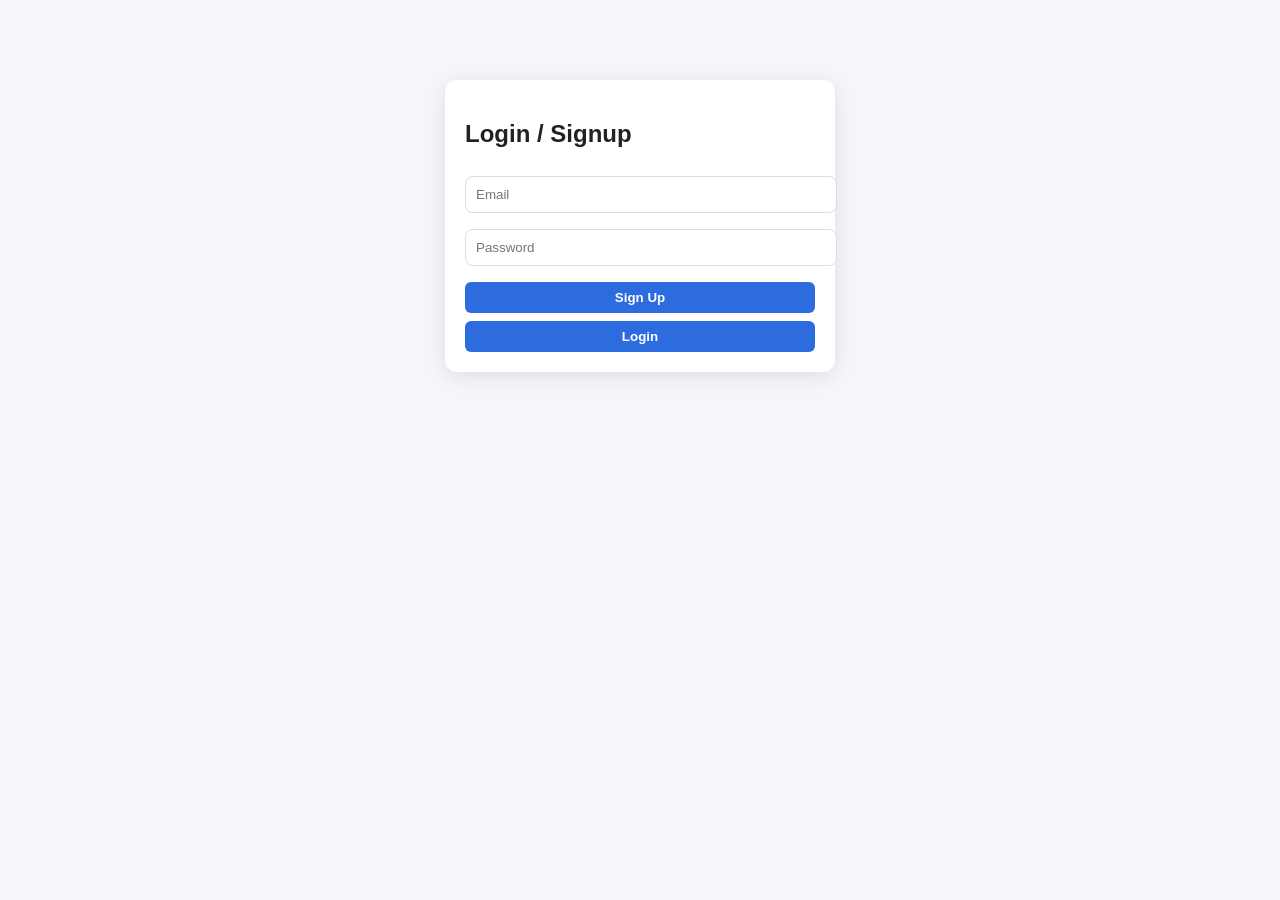
==== index.html @ 9f70784f "frontend initial upload" ====
<!DOCTYPE html>
<html>
<head>
  <title>Food App</title>
  <link rel="stylesheet" href="style.css">
</head>

<body>

<!-- AUTH -->
<div id="auth">

  <h2>Login / Signup</h2>

  <input id="email" placeholder="Email">
  <input id="password" type="password" placeholder="Password">

  <button onclick="signup()">Sign Up</button>
  <button onclick="login()">Login</button>

</div>

<!-- APP -->
<div id="app" style="display:none;">

  <h1>🍔 Food App</h1>

  <button onclick="openSettings()">⚙ Settings</button>

  <div id="food-container"></div>

  <div id="cart"></div>

  <button onclick="checkout()">Checkout</button>

  <button id="adminBtn" onclick="toggleAdmin()" style="display:none;">
    Admin
  </button>

  <div id="admin" style="display:none;">
    <h3>Orders</h3>
    <div id="orders"></div>

    <h3>Users</h3>
    <div id="users"></div>
  </div>

  <!-- SETTINGS -->
  <div id="settings" style="display:none;">
    <h3>Settings</h3>

    <button onclick="logout()">Logout</button>
    <button onclick="toggleTheme()">Theme</button>

    <input id="oldPass" placeholder="Old password">
    <input id="newPass" placeholder="New password">
    <button onclick="changePassword()">Change Password</button>

    <button onclick="forgotPassword()">Forgot Password</button>
  </div>

</div>

<script src="https://cdn.socket.io/4.7.5/socket.io.min.js"></script>
<script src="script.js"></script>

</body>
</html>
---- style.css ----
body {
  font-family: Arial;
  margin: 0;
  background: #f4f6f9;
  color: #222;
}

/* AUTH */
#auth {
  max-width: 350px;
  margin: 80px auto;
  padding: 20px;
  background: white;
  border-radius: 12px;
  box-shadow: 0 4px 20px rgba(0,0,0,0.1);
}

input {
  width: 100%;
  padding: 10px;
  margin: 8px 0;
  border: 1px solid #ddd;
  border-radius: 8px;
}

button {
  padding: 10px;
  margin-top: 8px;
  width: 100%;
  border: none;
  border-radius: 8px;
  background: #2d6cdf;
  color: white;
  font-weight: bold;
  cursor: pointer;
}

button:hover {
  background: #1f55b3;
}

/* APP LAYOUT */
#app {
  padding: 15px;
}

/* FOOD GRID */
#food-container {
  display: grid;
  grid-template-columns: repeat(auto-fit, minmax(150px, 1fr));
  gap: 10px;
  margin-top: 15px;
}

.food-card {
  background: white;
  padding: 10px;
  border-radius: 10px;
  box-shadow: 0 2px 10px rgba(0,0,0,0.08);
  text-align: center;
}

/* CART */
#cart {
  background: white;
  padding: 10px;
  margin-top: 15px;
  border-radius: 10px;
}

/* ADMIN */
#admin {
  background: white;
  padding: 10px;
  margin-top: 15px;
  border-radius: 10px;
}

/* SETTINGS */
#settings {
  background: white;
  padding: 15px;
  margin-top: 15px;
  border-radius: 10px;
}

/* DARK MODE */
body.dark {
  background: #111;
  color: white;
}

body.dark #auth,
body.dark #admin,
body.dark #cart,
body.dark #settings,
body.dark .food-card {
  background: #222;
  color: white;
}	

body {
  font-family: Arial, sans-serif;
}

/* FOOD CARD (your original style feel) */
.food-card {
  background: white;
  padding: 10px;
  margin: 10px 0;
  border-radius: 10px;
  box-shadow: 0 2px 6px rgba(0,0,0,0.1);
}

/* BUTTON (restore simple clean look you had) */
button {
  padding: 8px;
  border: none;
  border-radius: 6px;
  background: #2d6cdf;
  color: white;
}

/* CART */
#cart-box {
  background: white;
  padding: 10px;
  margin-top: 15px;
  border-radius: 10px;
}

/* ADMIN PANEL */
#admin-panel {
  background: white;
  padding: 10px;
  margin-top: 15px;
  border-radius: 10px;
}

/* RECEIPT */
#receipt-box {
  border-radius: 10px;
}

/* CHECKOUT BUTTON */
.checkout {
  background: green;
  color: white;
  padding: 12px;
  text-align: center;
  margin-top: 10px;
  border-radius: 10px;
}
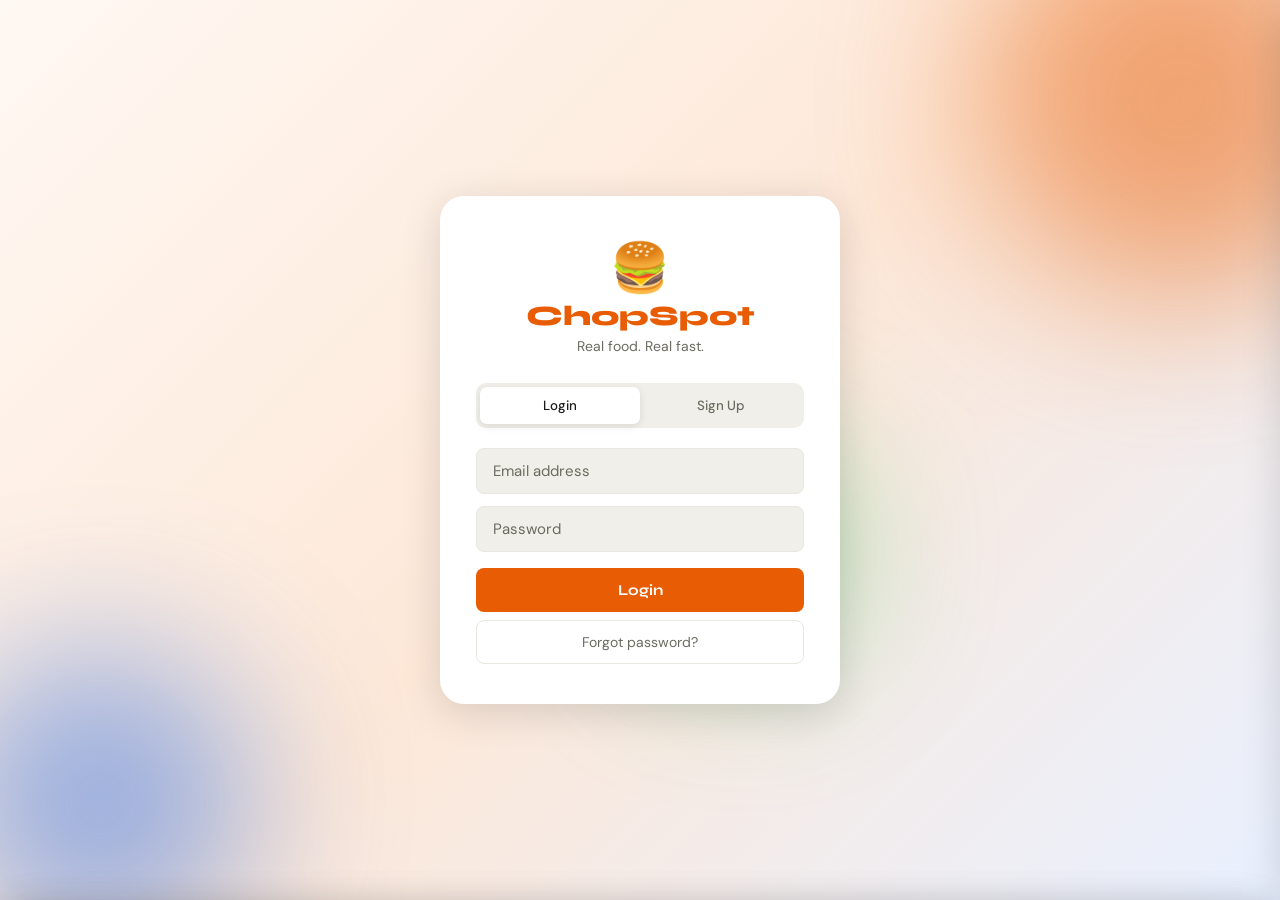
==== commit eb6c3ed6: "upgrade: complete UI overhaul, JWT auth, cart, checkout, admin dashboard" ====
--- a/index.html
+++ b/index.html
@@ -1,68 +1,173 @@
 <!DOCTYPE html>
-<html>
+<html lang="en">
 <head>
-  <title>Food App</title>
-  <link rel="stylesheet" href="style.css">
+  <meta charset="UTF-8"/>
+  <meta name="viewport" content="width=device-width, initial-scale=1.0"/>
+  <title>ChopSpot 🍔</title>
+  <link rel="preconnect" href="https://fonts.googleapis.com"/>
+  <link href="https://fonts.googleapis.com/css2?family=Syne:wght@400;600;700;800&family=DM+Sans:wght@300;400;500&display=swap" rel="stylesheet"/>
+  <link rel="stylesheet" href="style.css"/>
 </head>
-
 <body>
 
-<!-- AUTH -->
-<div id="auth">
+<div id="authScreen" class="screen active">
+  <div class="auth-bg">
+    <div class="auth-blob b1"></div>
+    <div class="auth-blob b2"></div>
+    <div class="auth-blob b3"></div>
+  </div>
+  <div class="auth-card">
+    <div class="auth-logo">
+      <span class="logo-icon">🍔</span>
+      <h1>ChopSpot</h1>
+      <p>Real food. Real fast.</p>
+    </div>
 
-  <h2>Login / Signup</h2>
+    <div class="tab-toggle">
+      <button class="tab-btn active" onclick="switchTab('login')">Login</button>
+      <button class="tab-btn" onclick="switchTab('signup')">Sign Up</button>
+    </div>
 
-  <input id="email" placeholder="Email">
-  <input id="password" type="password" placeholder="Password">
+    <div id="loginForm">
+      <input class="field" id="loginEmail" type="email" placeholder="Email address"/>
+      <input class="field" id="loginPassword" type="password" placeholder="Password"/>
+      <button class="btn-primary full" onclick="login()">Login</button>
+      <button class="btn-ghost full" onclick="showForgot()">Forgot password?</button>
+    </div>
 
-  <button onclick="signup()">Sign Up</button>
-  <button onclick="login()">Login</button>
+    <div id="signupForm" style="display:none;">
+      <input class="field" id="signupEmail" type="email" placeholder="Email address"/>
+      <input class="field" id="signupPassword" type="password" placeholder="Password (min 6 chars)"/>
+      <button class="btn-primary full" onclick="signup()">Create Account</button>
+    </div>
+
+    <div id="forgotForm" style="display:none;">
+      <p class="hint">Enter your email and we'll send a temporary password.</p>
+      <input class="field" id="forgotEmail" type="email" placeholder="Email address"/>
+      <button class="btn-primary full" onclick="forgotPassword()">Send Reset Email</button>
+      <button class="btn-ghost full" onclick="showLogin()">← Back to Login</button>
+    </div>
+
+    <div id="authMsg" class="auth-msg" style="display:none;"></div>
+  </div>
+</div>
+
+<div id="appScreen" class="screen">
+
+  <nav class="topnav">
+    <div class="nav-left">
+      <span class="nav-logo">🍔 ChopSpot</span>
+    </div>
+    <div class="nav-right">
+      <button class="nav-icon-btn" onclick="openCart()" title="Cart">
+        🛒 <span id="cartBadge" class="badge" style="display:none;">0</span>
+      </button>
+      <button class="nav-icon-btn" id="adminNavBtn" onclick="goAdmin()" style="display:none;" title="Admin">⚙️</button>
+      <button class="nav-icon-btn" onclick="openSettings()" title="Settings">👤</button>
+    </div>
+  </nav>
+
+  <div class="hero">
+    <div class="hero-text">
+      <h2>What are you <br/><span class="accent">craving today?</span></h2>
+      <p id="userGreeting"></p>
+    </div>
+    <div class="hero-img">🍽️</div>
+  </div>
+
+  <div class="categories" id="categoryBar">
+    <button class="cat-btn active" onclick="filterCategory('All')">All</button>
+  </div>
+
+  <div class="section-title">Menu</div>
+  <div id="foodGrid" class="food-grid">
+    <div class="skeleton"></div>
+    <div class="skeleton"></div>
+    <div class="skeleton"></div>
+  </div>
+
+  <div id="toast" class="toast"></div>
 
 </div>
 
-<!-- APP -->
-<div id="app" style="display:none;">
+<div id="cartOverlay" class="overlay" onclick="closeCart()"></div>
+<div id="cartDrawer" class="drawer">
+  <div class="drawer-header">
+    <h3>Your Cart</h3>
+    <button class="close-btn" onclick="closeCart()">✕</button>
+  </div>
+  <div id="cartItems" class="cart-items"></div>
+  <div id="cartFooter" class="cart-footer" style="display:none;">
+    <div class="cart-total">
+      <span>Total</span>
+      <span id="cartTotal" class="total-amount">₵0</span>
+    </div>
+    <button class="btn-primary full" onclick="openCheckout()">Proceed to Checkout</button>
+  </div>
+  <div id="emptyCart" class="empty-state">
+    <div class="empty-icon">🛒</div>
+    <p>Your cart is empty</p>
+  </div>
+</div>
 
-  <h1>🍔 Food App</h1>
+<div id="checkoutOverlay" class="overlay" onclick="closeCheckout()"></div>
+<div id="checkoutModal" class="modal">
+  <div class="modal-header">
+    <h3>Checkout</h3>
+    <button class="close-btn" onclick="closeCheckout()">✕</button>
+  </div>
+  <div class="modal-body">
+    <input class="field" id="checkoutName" placeholder="Full name"/>
+    <input class="field" id="checkoutLocation" placeholder="Delivery address"/>
+    <input class="field" id="checkoutEmail" placeholder="Email (for confirmation)" type="email"/>
 
-  <button onclick="openSettings()">⚙ Settings</button>
+    <div class="payment-options">
+      <p class="field-label">Payment Method</p>
+      <div class="pay-btns">
+        <button class="pay-btn active" onclick="selectPayment(this,'Cash')">💵 Cash</button>
+        <button class="pay-btn" onclick="selectPayment(this,'Paystack')">💳 Card / MoMo</button>
+      </div>
+    </div>
 
-  <div id="food-container"></div>
+    <div class="order-summary" id="checkoutSummary"></div>
+    <button class="btn-primary full" onclick="placeOrder()">Place Order</button>
+  </div>
+</div>
 
-  <div id="cart"></div>
+<div id="settingsOverlay" class="overlay" onclick="closeSettings()"></div>
+<div id="settingsDrawer" class="drawer right">
+  <div class="drawer-header">
+    <h3>Account</h3>
+    <button class="close-btn" onclick="closeSettings()">✕</button>
+  </div>
+  <div class="settings-body">
+    <div class="user-info-card">
+      <div class="user-avatar">👤</div>
+      <div>
+        <p class="user-email" id="settingsEmail"></p>
+        <span class="role-badge" id="settingsRole"></span>
+      </div>
+    </div>
 
-  <button onclick="checkout()">Checkout</button>
+    <div class="settings-section">
+      <p class="settings-label">Theme</p>
+      <button class="btn-outline full" onclick="toggleTheme()">🌙 Toggle Dark Mode</button>
+    </div>
 
-  <button id="adminBtn" onclick="toggleAdmin()" style="display:none;">
-    Admin
-  </button>
+    <div class="settings-section">
+      <p class="settings-label">Change Password</p>
+      <input class="field" id="oldPass" type="password" placeholder="Current password"/>
+      <input class="field" id="newPass" type="password" placeholder="New password"/>
+      <button class="btn-primary full" onclick="changePassword()">Update Password</button>
+    </div>
 
-  <div id="admin" style="display:none;">
-    <h3>Orders</h3>
-    <div id="orders"></div>
-
-    <h3>Users</h3>
-    <div id="users"></div>
+    <div class="settings-section">
+      <button class="btn-danger full" onclick="logout()">Logout</button>
+    </div>
   </div>
-
-  <!-- SETTINGS -->
-  <div id="settings" style="display:none;">
-    <h3>Settings</h3>
-
-    <button onclick="logout()">Logout</button>
-    <button onclick="toggleTheme()">Theme</button>
-
-    <input id="oldPass" placeholder="Old password">
-    <input id="newPass" placeholder="New password">
-    <button onclick="changePassword()">Change Password</button>
-
-    <button onclick="forgotPassword()">Forgot Password</button>
-  </div>
-
 </div>
 
 <script src="https://cdn.socket.io/4.7.5/socket.io.min.js"></script>
 <script src="script.js"></script>
-
 </body>
 </html>
--- a/style.css
+++ b/style.css
@@ -1,153 +1,1062 @@
+:root {
+  --primary:   #e85d04;
+  --primary-d: #c44d00;
+  --blue:      #2d6cdf;
+  --green:     #2dc653;
+  --red:       #e63946;
+  --purple:    #6c2dc7;
+  --bg:        #f5f5f0;
+  --surface:   #ffffff;
+  --surface2:  #f0efe9;
+  --border:    #e8e8e0;
+  --text:      #1a1a18;
+  --text2:     #6b6b60;
+  --shadow:    0 2px 16px rgba(0,0,0,0.08);
+  --shadow-lg: 0 8px 40px rgba(0,0,0,0.14);
+  --radius:    14px;
+  --radius-sm: 8px;
+  --font-head: 'Syne', sans-serif;
+  --font-body: 'DM Sans', sans-serif;
+  --nav-h:     64px;
+}
+
+body.dark {
+  --bg:       #0f0f0e;
+  --surface:  #1c1c1a;
+  --surface2: #252523;
+  --border:   #2e2e2b;
+  --text:     #f0efe9;
+  --text2:    #9a9990;
+  --shadow:   0 2px 16px rgba(0,0,0,0.4);
+}
+
+*, *::before, *::after { box-sizing: border-box; margin: 0; padding: 0; }
+
 body {
-  font-family: Arial;
-  margin: 0;
-  background: #f4f6f9;
-  color: #222;
-}
-
-/* AUTH */
-#auth {
-  max-width: 350px;
-  margin: 80px auto;
+  font-family: var(--font-body);
+  background: var(--bg);
+  color: var(--text);
+  min-height: 100vh;
+  transition: background 0.3s, color 0.3s;
+}
+
+.screen { display: none; }
+.screen.active { display: block; }
+
+#authScreen {
+  min-height: 100vh;
+  display: flex;
+  align-items: center;
+  justify-content: center;
+  position: relative;
+  overflow: hidden;
+}
+
+.auth-bg {
+  position: fixed;
+  inset: 0;
+  background: linear-gradient(135deg, #fff8f3 0%, #fde8d8 50%, #e8f0ff 100%);
+  z-index: 0;
+}
+body.dark .auth-bg {
+  background: linear-gradient(135deg, #0f0f0e 0%, #1a0d08 50%, #0a0f1a 100%);
+}
+
+.auth-blob {
+  position: absolute;
+  border-radius: 50%;
+  filter: blur(80px);
+  opacity: 0.5;
+}
+.b1 { width: 400px; height: 400px; background: #e85d04; top: -100px; right: -100px; }
+.b2 { width: 300px; height: 300px; background: #2d6cdf; bottom: -50px; left: -50px; }
+.b3 { width: 200px; height: 200px; background: #2dc653; top: 50%; left: 50%; }
+
+.auth-card {
+  position: relative;
+  z-index: 1;
+  background: var(--surface);
+  border-radius: 24px;
+  padding: 40px 36px;
+  width: 100%;
+  max-width: 400px;
+  box-shadow: var(--shadow-lg);
+  margin: 20px;
+}
+
+.auth-logo { text-align: center; margin-bottom: 28px; }
+.auth-logo .logo-icon { font-size: 48px; display: block; }
+.auth-logo h1 { font-family: var(--font-head); font-size: 28px; font-weight: 800; color: var(--primary); }
+.auth-logo p  { color: var(--text2); font-size: 14px; margin-top: 4px; }
+
+.tab-toggle {
+  display: flex;
+  background: var(--surface2);
+  border-radius: 10px;
+  padding: 4px;
+  margin-bottom: 20px;
+}
+.tab-btn {
+  flex: 1;
+  padding: 10px;
+  border: none;
+  background: transparent;
+  border-radius: 7px;
+  font-family: var(--font-body);
+  font-weight: 500;
+  color: var(--text2);
+  cursor: pointer;
+  transition: all 0.2s;
+}
+.tab-btn.active {
+  background: var(--surface);
+  color: var(--text);
+  box-shadow: 0 2px 8px rgba(0,0,0,0.1);
+}
+
+.field {
+  width: 100%;
+  padding: 12px 16px;
+  border: 1.5px solid var(--border);
+  border-radius: var(--radius-sm);
+  background: var(--surface2);
+  color: var(--text);
+  font-family: var(--font-body);
+  font-size: 15px;
+  margin-bottom: 12px;
+  outline: none;
+  transition: border 0.2s;
+}
+.field:focus { border-color: var(--primary); }
+.field::placeholder { color: var(--text2); }
+
+.field-sm {
+  padding: 8px 12px;
+  border: 1.5px solid var(--border);
+  border-radius: var(--radius-sm);
+  background: var(--surface2);
+  color: var(--text);
+  font-family: var(--font-body);
+  font-size: 13px;
+  outline: none;
+}
+
+.btn-primary {
+  display: block;
+  padding: 13px 20px;
+  background: var(--primary);
+  color: white;
+  border: none;
+  border-radius: var(--radius-sm);
+  font-family: var(--font-head);
+  font-size: 15px;
+  font-weight: 700;
+  cursor: pointer;
+  transition: background 0.2s, transform 0.1s;
+  text-align: center;
+}
+.btn-primary:hover  { background: var(--primary-d); }
+.btn-primary:active { transform: scale(0.98); }
+.btn-primary.full   { width: 100%; margin-top: 4px; }
+
+.btn-primary-sm {
+  padding: 8px 16px;
+  background: var(--primary);
+  color: white;
+  border: none;
+  border-radius: var(--radius-sm);
+  font-family: var(--font-body);
+  font-size: 13px;
+  font-weight: 600;
+  cursor: pointer;
+  transition: background 0.2s;
+  white-space: nowrap;
+}
+.btn-primary-sm:hover { background: var(--primary-d); }
+
+.btn-ghost {
+  display: block;
+  padding: 12px 20px;
+  background: transparent;
+  color: var(--text2);
+  border: 1.5px solid var(--border);
+  border-radius: var(--radius-sm);
+  font-family: var(--font-body);
+  font-size: 14px;
+  cursor: pointer;
+  transition: all 0.2s;
+  text-align: center;
+  text-decoration: none;
+}
+.btn-ghost:hover { border-color: var(--primary); color: var(--primary); }
+.btn-ghost.full  { width: 100%; margin-top: 8px; }
+
+.btn-ghost-sm {
+  padding: 8px 16px;
+  background: transparent;
+  color: var(--text2);
+  border: 1.5px solid var(--border);
+  border-radius: var(--radius-sm);
+  font-family: var(--font-body);
+  font-size: 13px;
+  cursor: pointer;
+}
+
+.btn-outline {
+  display: block;
+  width: 100%;
+  padding: 12px;
+  background: transparent;
+  color: var(--text);
+  border: 1.5px solid var(--border);
+  border-radius: var(--radius-sm);
+  font-family: var(--font-body);
+  cursor: pointer;
+  transition: all 0.2s;
+}
+.btn-outline:hover { border-color: var(--primary); }
+
+.btn-danger {
+  display: block;
+  width: 100%;
+  padding: 12px;
+  background: var(--red);
+  color: white;
+  border: none;
+  border-radius: var(--radius-sm);
+  font-family: var(--font-body);
+  font-weight: 600;
+  cursor: pointer;
+}
+
+.icon-btn {
+  padding: 8px 10px;
+  background: var(--surface2);
+  border: 1.5px solid var(--border);
+  border-radius: var(--radius-sm);
+  cursor: pointer;
+  font-size: 16px;
+  transition: all 0.2s;
+}
+.icon-btn:hover        { background: var(--border); }
+.icon-btn.danger:hover { background: #fde8ea; border-color: var(--red); }
+
+.auth-msg {
+  padding: 12px 16px;
+  border-radius: var(--radius-sm);
+  font-size: 14px;
+  margin-top: 12px;
+  text-align: center;
+}
+.auth-msg.error   { background: #fde8ea; color: var(--red); }
+.auth-msg.success { background: #e8faf0; color: #1a7a3e; }
+
+.hint { color: var(--text2); font-size: 13px; margin-bottom: 12px; }
+
+.topnav {
+  position: fixed;
+  top: 0; left: 0; right: 0;
+  height: var(--nav-h);
+  background: var(--surface);
+  border-bottom: 1px solid var(--border);
+  display: flex;
+  align-items: center;
+  justify-content: space-between;
+  padding: 0 20px;
+  z-index: 100;
+  box-shadow: 0 1px 12px rgba(0,0,0,0.06);
+}
+
+.nav-logo { font-family: var(--font-head); font-size: 20px; font-weight: 800; color: var(--primary); }
+.nav-right { display: flex; gap: 8px; align-items: center; }
+
+.nav-icon-btn {
+  position: relative;
+  padding: 8px 12px;
+  background: var(--surface2);
+  border: 1.5px solid var(--border);
+  border-radius: var(--radius-sm);
+  cursor: pointer;
+  font-size: 18px;
+  display: flex;
+  align-items: center;
+  gap: 4px;
+  transition: all 0.2s;
+}
+.nav-icon-btn:hover { border-color: var(--primary); }
+
+.badge {
+  position: absolute;
+  top: -6px; right: -6px;
+  background: var(--primary);
+  color: white;
+  font-size: 11px;
+  font-weight: 700;
+  width: 18px; height: 18px;
+  border-radius: 50%;
+  align-items: center;
+  justify-content: center;
+  font-family: var(--font-head);
+}
+
+.hero {
+  margin-top: var(--nav-h);
+  padding: 32px 20px 20px;
+  display: flex;
+  align-items: center;
+  justify-content: space-between;
+  background: linear-gradient(135deg, var(--surface) 0%, var(--surface2) 100%);
+}
+
+.hero-text h2 {
+  font-family: var(--font-head);
+  font-size: clamp(24px, 5vw, 36px);
+  font-weight: 800;
+  line-height: 1.2;
+}
+.accent    { color: var(--primary); }
+.hero-text p { color: var(--text2); margin-top: 8px; font-size: 14px; }
+.hero-img  { font-size: 64px; }
+
+.categories {
+  display: flex;
+  gap: 8px;
+  padding: 16px 20px;
+  overflow-x: auto;
+  scrollbar-width: none;
+}
+.categories::-webkit-scrollbar { display: none; }
+
+.cat-btn {
+  padding: 8px 16px;
+  border: 1.5px solid var(--border);
+  border-radius: 20px;
+  background: var(--surface);
+  color: var(--text2);
+  font-family: var(--font-body);
+  font-size: 13px;
+  font-weight: 500;
+  cursor: pointer;
+  white-space: nowrap;
+  transition: all 0.2s;
+}
+.cat-btn.active, .cat-btn:hover {
+  background: var(--primary);
+  border-color: var(--primary);
+  color: white;
+}
+
+.section-title {
+  font-family: var(--font-head);
+  font-size: 18px;
+  font-weight: 700;
+  padding: 4px 20px 12px;
+}
+
+.food-grid {
+  display: grid;
+  grid-template-columns: repeat(auto-fill, minmax(180px, 1fr));
+  gap: 16px;
+  padding: 0 20px 100px;
+}
+
+.food-card {
+  background: var(--surface);
+  border-radius: var(--radius);
+  overflow: hidden;
+  box-shadow: var(--shadow);
+  transition: transform 0.2s, box-shadow 0.2s;
+  border: 1px solid var(--border);
+}
+.food-card:hover { transform: translateY(-3px); box-shadow: var(--shadow-lg); }
+.food-card.out-of-stock { opacity: 0.6; }
+
+.food-img {
+  height: 110px;
+  background: var(--surface2);
+  display: flex;
+  align-items: center;
+  justify-content: center;
+  font-size: 48px;
+  overflow: hidden;
+}
+.food-img img { width: 100%; height: 100%; object-fit: cover; }
+
+.food-info    { padding: 12px; }
+.food-cat     { font-size: 11px; color: var(--primary); font-weight: 600; text-transform: uppercase; letter-spacing: 0.5px; }
+.food-name    { font-family: var(--font-head); font-size: 15px; font-weight: 700; margin-top: 4px; }
+.food-desc    { font-size: 12px; color: var(--text2); margin-top: 4px; line-height: 1.4; }
+
+.food-bottom {
+  display: flex;
+  align-items: center;
+  justify-content: space-between;
+  margin-top: 10px;
+}
+.food-price { font-family: var(--font-head); font-weight: 800; font-size: 16px; color: var(--primary); }
+
+.add-btn {
+  padding: 6px 14px;
+  background: var(--primary);
+  color: white;
+  border: none;
+  border-radius: 20px;
+  font-size: 13px;
+  font-weight: 700;
+  cursor: pointer;
+  transition: background 0.2s;
+}
+.add-btn:hover { background: var(--primary-d); }
+.out-label { font-size: 11px; color: var(--text2); }
+
+.skeleton {
+  height: 200px;
+  background: linear-gradient(90deg, var(--surface) 25%, var(--surface2) 50%, var(--surface) 75%);
+  background-size: 200% 100%;
+  animation: shimmer 1.5s infinite;
+  border-radius: var(--radius);
+}
+@keyframes shimmer { 0%{background-position:200% 0} 100%{background-position:-200% 0} }
+
+.overlay {
+  position: fixed;
+  inset: 0;
+  background: rgba(0,0,0,0.5);
+  z-index: 200;
+  opacity: 0;
+  pointer-events: none;
+  transition: opacity 0.3s;
+}
+.overlay.active { opacity: 1; pointer-events: all; }
+
+.drawer {
+  position: fixed;
+  bottom: 0; left: 0; right: 0;
+  background: var(--surface);
+  border-radius: 24px 24px 0 0;
+  z-index: 300;
+  max-height: 85vh;
+  overflow-y: auto;
+  transform: translateY(100%);
+  transition: transform 0.35s cubic-bezier(0.4, 0, 0.2, 1);
+  box-shadow: var(--shadow-lg);
+}
+.drawer.right {
+  left: auto;
+  top: 0;
+  bottom: 0;
+  width: min(380px, 95vw);
+  border-radius: 24px 0 0 24px;
+  transform: translateX(100%);
+  right: 0;
+  max-height: 100vh;
+}
+.drawer.open       { transform: translateY(0); }
+.drawer.right.open { transform: translateX(0); }
+
+.drawer-header {
+  display: flex;
+  align-items: center;
+  justify-content: space-between;
   padding: 20px;
-  background: white;
-  border-radius: 12px;
-  box-shadow: 0 4px 20px rgba(0,0,0,0.1);
-}
-
-input {
+  border-bottom: 1px solid var(--border);
+  position: sticky;
+  top: 0;
+  background: var(--surface);
+  z-index: 1;
+}
+.drawer-header h3 { font-family: var(--font-head); font-size: 18px; font-weight: 700; }
+
+.close-btn {
+  padding: 6px 10px;
+  background: var(--surface2);
+  border: none;
+  border-radius: 8px;
+  cursor: pointer;
+  font-size: 16px;
+  color: var(--text2);
+}
+
+.cart-items { padding: 16px; }
+
+.cart-item {
+  display: flex;
+  align-items: center;
+  gap: 12px;
+  padding: 12px 0;
+  border-bottom: 1px solid var(--border);
+}
+.cart-item-info  { flex: 1; }
+.cart-item-name  { font-weight: 600; font-size: 14px; }
+.cart-item-price { font-size: 12px; color: var(--text2); margin-top: 2px; }
+
+.cart-item-qty {
+  display: flex;
+  align-items: center;
+  gap: 8px;
+  background: var(--surface2);
+  border-radius: 8px;
+  padding: 4px 8px;
+}
+.cart-item-qty button {
+  background: none;
+  border: none;
+  font-size: 18px;
+  cursor: pointer;
+  color: var(--text);
+  width: 20px;
+  padding: 0;
+  line-height: 1;
+}
+.cart-item-qty span { font-weight: 700; font-size: 14px; min-width: 20px; text-align: center; }
+.cart-item-sub { font-weight: 700; font-size: 14px; min-width: 48px; text-align: right; }
+.remove-btn {
+  background: none;
+  border: none;
+  color: var(--text2);
+  cursor: pointer;
+  font-size: 14px;
+  padding: 4px;
+}
+
+.cart-footer {
+  padding: 16px;
+  border-top: 1px solid var(--border);
+  position: sticky;
+  bottom: 0;
+  background: var(--surface);
+}
+.cart-total {
+  display: flex;
+  justify-content: space-between;
+  align-items: center;
+  margin-bottom: 12px;
+  font-size: 16px;
+}
+.total-amount { font-family: var(--font-head); font-size: 22px; font-weight: 800; color: var(--primary); }
+
+.empty-state {
+  display: flex;
+  flex-direction: column;
+  align-items: center;
+  justify-content: center;
+  padding: 60px 20px;
+  color: var(--text2);
+}
+.empty-icon { font-size: 48px; margin-bottom: 12px; }
+
+.modal {
+  position: fixed;
+  bottom: 0; left: 0; right: 0;
+  background: var(--surface);
+  border-radius: 24px 24px 0 0;
+  z-index: 300;
+  max-height: 90vh;
+  overflow-y: auto;
+  transform: translateY(100%);
+  transition: transform 0.35s cubic-bezier(0.4, 0, 0.2, 1);
+  box-shadow: var(--shadow-lg);
+}
+.modal.open { transform: translateY(0); }
+
+.modal-header {
+  display: flex;
+  align-items: center;
+  justify-content: space-between;
+  padding: 20px;
+  border-bottom: 1px solid var(--border);
+  position: sticky;
+  top: 0;
+  background: var(--surface);
+}
+.modal-header h3 { font-family: var(--font-head); font-size: 18px; font-weight: 700; }
+.modal-body { padding: 20px; }
+
+.payment-options { margin: 8px 0 16px; }
+.field-label { font-size: 13px; font-weight: 600; color: var(--text2); margin-bottom: 8px; }
+.pay-btns { display: flex; gap: 10px; }
+.pay-btn {
+  flex: 1;
+  padding: 12px;
+  border: 2px solid var(--border);
+  border-radius: var(--radius-sm);
+  background: var(--surface2);
+  font-family: var(--font-body);
+  font-size: 14px;
+  font-weight: 600;
+  cursor: pointer;
+  transition: all 0.2s;
+  text-align: center;
+  color: var(--text);
+}
+.pay-btn.active { border-color: var(--primary); background: #fff5f0; color: var(--primary); }
+body.dark .pay-btn.active { background: #2a1205; }
+
+.order-summary {
+  background: var(--surface2);
+  border-radius: var(--radius-sm);
+  padding: 16px;
+  margin: 16px 0;
+}
+.summary-row {
+  display: flex;
+  justify-content: space-between;
+  font-size: 14px;
+  padding: 4px 0;
+  color: var(--text2);
+}
+.summary-total {
+  display: flex;
+  justify-content: space-between;
+  font-family: var(--font-head);
+  font-size: 16px;
+  font-weight: 700;
+  border-top: 1px solid var(--border);
+  margin-top: 8px;
+  padding-top: 8px;
+}
+
+.settings-body { padding: 20px; }
+.user-info-card {
+  display: flex;
+  align-items: center;
+  gap: 16px;
+  background: var(--surface2);
+  border-radius: var(--radius-sm);
+  padding: 16px;
+  margin-bottom: 24px;
+}
+.user-avatar { font-size: 36px; }
+.user-email  { font-weight: 600; font-size: 14px; word-break: break-all; }
+.role-badge  {
+  display: inline-block;
+  padding: 3px 10px;
+  background: var(--primary);
+  color: white;
+  border-radius: 20px;
+  font-size: 11px;
+  font-weight: 700;
+  margin-top: 4px;
+}
+
+.settings-section { margin-bottom: 24px; }
+.settings-label   { font-size: 12px; font-weight: 700; text-transform: uppercase; letter-spacing: 0.5px; color: var(--text2); margin-bottom: 10px; }
+
+.toast {
+  position: fixed;
+  bottom: 24px;
+  left: 50%;
+  transform: translateX(-50%) translateY(80px);
+  background: #1a1a18;
+  color: white;
+  padding: 12px 24px;
+  border-radius: 40px;
+  font-size: 14px;
+  font-weight: 500;
+  z-index: 9999;
+  opacity: 0;
+  transition: transform 0.3s, opacity 0.3s;
+  white-space: nowrap;
+  box-shadow: var(--shadow-lg);
+}
+.toast.show  { transform: translateX(-50%) translateY(0); opacity: 1; }
+.toast.error { background: var(--red); }
+body.dark .toast { background: #f0efe9; color: #1a1a18; }
+
+.empty-txt   { color: var(--text2); text-align: center; padding: 40px; grid-column: 1/-1; }
+.loading-txt { color: var(--text2); text-align: center; padding: 40px; }
+.error-txt   { color: var(--red); text-align: center; padding: 40px; }
+
+.admin-body { background: var(--bg); }
+
+.admin-layout {
+  display: flex;
+  min-height: 100vh;
+}
+
+.sidebar {
+  width: 240px;
+  min-height: 100vh;
+  background: var(--surface);
+  border-right: 1px solid var(--border);
+  display: flex;
+  flex-direction: column;
+  position: fixed;
+  top: 0; left: 0; bottom: 0;
+  z-index: 100;
+  transition: transform 0.3s;
+}
+
+.sidebar-logo {
+  display: flex;
+  align-items: center;
+  gap: 10px;
+  padding: 24px 20px;
+  font-family: var(--font-head);
+  font-size: 20px;
+  font-weight: 800;
+  color: var(--primary);
+  border-bottom: 1px solid var(--border);
+}
+
+.sidebar-nav {
+  flex: 1;
+  padding: 16px 12px;
+  display: flex;
+  flex-direction: column;
+  gap: 4px;
+}
+
+.sidebar-btn {
+  display: flex;
+  align-items: center;
+  gap: 10px;
+  width: 100%;
+  padding: 12px 16px;
+  border: none;
+  background: transparent;
+  border-radius: var(--radius-sm);
+  font-family: var(--font-body);
+  font-size: 15px;
+  font-weight: 500;
+  color: var(--text2);
+  cursor: pointer;
+  text-align: left;
+  transition: all 0.2s;
+}
+.sidebar-btn:hover  { background: var(--surface2); color: var(--text); }
+.sidebar-btn.active { background: #fff0e8; color: var(--primary); font-weight: 700; }
+body.dark .sidebar-btn.active { background: #2a1205; }
+
+.sidebar-footer {
+  padding: 16px 20px;
+  border-top: 1px solid var(--border);
+}
+.admin-user-email { font-size: 12px; color: var(--text2); margin-bottom: 8px; word-break: break-all; }
+
+.sidebar-logout {
   width: 100%;
   padding: 10px;
-  margin: 8px 0;
-  border: 1px solid #ddd;
-  border-radius: 8px;
-}
-
-button {
-  padding: 10px;
+  background: var(--surface2);
+  border: 1.5px solid var(--border);
+  border-radius: var(--radius-sm);
+  color: var(--red);
+  font-weight: 600;
+  cursor: pointer;
+  font-family: var(--font-body);
+  transition: background 0.2s;
+}
+.sidebar-logout:hover { background: #fde8ea; }
+
+.admin-main {
+  margin-left: 240px;
+  flex: 1;
+  min-height: 100vh;
+  display: flex;
+  flex-direction: column;
+}
+
+.admin-topbar {
+  height: 60px;
+  background: var(--surface);
+  border-bottom: 1px solid var(--border);
+  display: flex;
+  align-items: center;
+  padding: 0 24px;
+  gap: 16px;
+  position: sticky;
+  top: 0;
+  z-index: 50;
+}
+.admin-topbar h2 {
+  font-family: var(--font-head);
+  font-size: 20px;
+  font-weight: 700;
+  flex: 1;
+}
+.topbar-right { display: flex; align-items: center; gap: 8px; }
+.live-dot {
+  width: 8px; height: 8px;
+  background: var(--green);
+  border-radius: 50%;
+  animation: pulse 2s infinite;
+}
+@keyframes pulse { 0%,100%{opacity:1} 50%{opacity:0.4} }
+.live-label  { font-size: 12px; color: var(--text2); font-weight: 600; }
+.menu-toggle { background: none; border: none; font-size: 20px; cursor: pointer; color: var(--text); display: none; }
+
+.tab-content { display: none; padding: 24px; }
+.tab-content.active { display: block; }
+
+.tab-toolbar {
+  display: flex;
+  align-items: center;
+  justify-content: space-between;
+  margin-bottom: 20px;
+  flex-wrap: wrap;
+  gap: 12px;
+}
+.filter-row { display: flex; gap: 8px; }
+
+.stat-grid {
+  display: grid;
+  grid-template-columns: repeat(auto-fit, minmax(200px, 1fr));
+  gap: 16px;
+  margin-bottom: 24px;
+}
+
+.stat-card {
+  background: var(--surface);
+  border-radius: var(--radius);
+  padding: 24px;
+  display: flex;
+  align-items: center;
+  gap: 16px;
+  box-shadow: var(--shadow);
+  border: 1px solid var(--border);
+  border-left: 4px solid;
+}
+.stat-card.orange { border-left-color: var(--primary); }
+.stat-card.blue   { border-left-color: var(--blue); }
+.stat-card.green  { border-left-color: var(--green); }
+.stat-card.purple { border-left-color: var(--purple); }
+
+.stat-icon  { font-size: 32px; }
+.stat-label { font-size: 12px; color: var(--text2); font-weight: 600; text-transform: uppercase; letter-spacing: 0.5px; }
+.stat-value { font-family: var(--font-head); font-size: 28px; font-weight: 800; margin-top: 4px; }
+
+.charts-row {
+  display: grid;
+  grid-template-columns: 2fr 1fr;
+  gap: 16px;
+  margin-bottom: 24px;
+}
+
+.chart-card {
+  background: var(--surface);
+  border-radius: var(--radius);
+  padding: 20px;
+  box-shadow: var(--shadow);
+  border: 1px solid var(--border);
+}
+.chart-card h4 { font-family: var(--font-head); font-size: 15px; font-weight: 700; margin-bottom: 16px; }
+
+.card-block {
+  background: var(--surface);
+  border-radius: var(--radius);
+  padding: 20px;
+  box-shadow: var(--shadow);
+  border: 1px solid var(--border);
+}
+.card-block h4 { font-family: var(--font-head); font-size: 15px; font-weight: 700; margin-bottom: 16px; }
+
+.top-item-row {
+  display: flex;
+  align-items: center;
+  gap: 12px;
+  padding: 10px 0;
+  border-bottom: 1px solid var(--border);
+  font-size: 14px;
+}
+.top-item-row:last-child { border-bottom: none; }
+.top-rank  { font-family: var(--font-head); font-weight: 800; color: var(--primary); width: 24px; }
+.top-name  { flex: 1; font-weight: 600; }
+.top-count { color: var(--text2); font-size: 13px; }
+.top-rev   { font-weight: 700; font-family: var(--font-head); }
+
+.orders-list { display: flex; flex-direction: column; gap: 12px; }
+
+.order-row {
+  background: var(--surface);
+  border-radius: var(--radius);
+  border: 1px solid var(--border);
+  padding: 16px;
+  display: flex;
+  gap: 16px;
+  align-items: flex-start;
+  box-shadow: var(--shadow);
+  transition: box-shadow 0.2s;
+}
+.order-row:hover { box-shadow: var(--shadow-lg); }
+
+.order-info   { flex: 1; cursor: pointer; }
+.order-meta   { display: flex; align-items: center; gap: 10px; margin-bottom: 6px; }
+.order-name   { font-family: var(--font-head); font-size: 16px; font-weight: 700; }
+.order-loc, .order-items-preview { font-size: 13px; color: var(--text2); margin-bottom: 4px; }
+
+.order-footer-row {
+  display: flex;
+  align-items: center;
+  gap: 12px;
   margin-top: 8px;
+}
+.order-total { font-family: var(--font-head); font-weight: 800; color: var(--primary); }
+.order-date  { font-size: 12px; color: var(--text2); }
+
+.pay-status { font-size: 11px; font-weight: 600; padding: 2px 8px; border-radius: 20px; background: var(--surface2); color: var(--text2); }
+.pay-status.paid { background: #e8faf0; color: #1a7a3e; }
+
+.order-actions { display: flex; flex-direction: column; gap: 8px; min-width: 140px; }
+
+.status-select {
   width: 100%;
-  border: none;
-  border-radius: 8px;
-  background: #2d6cdf;
-  color: white;
-  font-weight: bold;
-  cursor: pointer;
-}
-
-button:hover {
-  background: #1f55b3;
-}
-
-/* APP LAYOUT */
-#app {
-  padding: 15px;
-}
-
-/* FOOD GRID */
-#food-container {
+  padding: 8px 10px;
+  border: 1.5px solid var(--border);
+  border-radius: var(--radius-sm);
+  background: var(--surface2);
+  color: var(--text);
+  font-family: var(--font-body);
+  font-size: 13px;
+  cursor: pointer;
+}
+
+.status-badge {
+  display: inline-block;
+  padding: 3px 10px;
+  border-radius: 20px;
+  font-size: 11px;
+  font-weight: 700;
+  text-transform: uppercase;
+  letter-spacing: 0.5px;
+}
+.status-badge.orange { background: #fff3e0; color: #e85d04; }
+.status-badge.blue   { background: #e8f0ff; color: #2d6cdf; }
+.status-badge.purple { background: #f0e8ff; color: #6c2dc7; }
+.status-badge.green  { background: #e8faf0; color: #1a7a3e; }
+.status-badge.red    { background: #fde8ea; color: var(--red); }
+
+.detail-grid {
   display: grid;
-  grid-template-columns: repeat(auto-fit, minmax(150px, 1fr));
-  gap: 10px;
-  margin-top: 15px;
-}
-
-.food-card {
-  background: white;
-  padding: 10px;
-  border-radius: 10px;
-  box-shadow: 0 2px 10px rgba(0,0,0,0.08);
-  text-align: center;
-}
-
-/* CART */
-#cart {
-  background: white;
-  padding: 10px;
-  margin-top: 15px;
-  border-radius: 10px;
-}
-
-/* ADMIN */
-#admin {
-  background: white;
-  padding: 10px;
-  margin-top: 15px;
-  border-radius: 10px;
-}
-
-/* SETTINGS */
-#settings {
-  background: white;
-  padding: 15px;
-  margin-top: 15px;
-  border-radius: 10px;
-}
-
-/* DARK MODE */
-body.dark {
-  background: #111;
-  color: white;
-}
-
-body.dark #auth,
-body.dark #admin,
-body.dark #cart,
-body.dark #settings,
-body.dark .food-card {
-  background: #222;
-  color: white;
-}	
-
-body {
-  font-family: Arial, sans-serif;
-}
-
-/* FOOD CARD (your original style feel) */
-.food-card {
-  background: white;
-  padding: 10px;
-  margin: 10px 0;
-  border-radius: 10px;
-  box-shadow: 0 2px 6px rgba(0,0,0,0.1);
-}
-
-/* BUTTON (restore simple clean look you had) */
-button {
-  padding: 8px;
-  border: none;
-  border-radius: 6px;
-  background: #2d6cdf;
-  color: white;
-}
-
-/* CART */
-#cart-box {
-  background: white;
-  padding: 10px;
-  margin-top: 15px;
-  border-radius: 10px;
-}
-
-/* ADMIN PANEL */
-#admin-panel {
-  background: white;
-  padding: 10px;
-  margin-top: 15px;
-  border-radius: 10px;
-}
-
-/* RECEIPT */
-#receipt-box {
-  border-radius: 10px;
-}
-
-/* CHECKOUT BUTTON */
-.checkout {
-  background: green;
-  color: white;
-  padding: 12px;
-  text-align: center;
-  margin-top: 10px;
-  border-radius: 10px;
-}
+  grid-template-columns: 1fr 1fr;
+  gap: 16px;
+  background: var(--surface2);
+  border-radius: var(--radius-sm);
+  padding: 16px;
+  margin-bottom: 16px;
+}
+.detail-grid b { font-size: 11px; text-transform: uppercase; color: var(--text2); display: block; margin-bottom: 4px; }
+.detail-grid p { font-weight: 600; font-size: 14px; }
+
+.detail-items { background: var(--surface2); border-radius: var(--radius-sm); padding: 12px; margin-bottom: 12px; }
+.detail-item-row {
+  display: flex;
+  justify-content: space-between;
+  padding: 6px 0;
+  font-size: 14px;
+  border-bottom: 1px solid var(--border);
+}
+.detail-item-row:last-child { border-bottom: none; }
+.detail-total { font-family: var(--font-head); font-size: 16px; text-align: right; }
+
+.menu-admin-grid { display: flex; flex-direction: column; gap: 12px; }
+
+.menu-admin-card {
+  background: var(--surface);
+  border-radius: var(--radius);
+  border: 1px solid var(--border);
+  padding: 16px;
+  display: flex;
+  gap: 16px;
+  align-items: center;
+  box-shadow: var(--shadow);
+}
+.menu-admin-card.oos { opacity: 0.6; }
+
+.mac-img {
+  width: 64px; height: 64px;
+  background: var(--surface2);
+  border-radius: var(--radius-sm);
+  display: flex;
+  align-items: center;
+  justify-content: center;
+  font-size: 32px;
+  overflow: hidden;
+  flex-shrink: 0;
+}
+.mac-img img { width: 100%; height: 100%; object-fit: cover; }
+
+.mac-info   { flex: 1; }
+.mac-top    { display: flex; align-items: center; gap: 8px; margin-bottom: 4px; }
+.mac-name   { font-family: var(--font-head); font-weight: 700; font-size: 15px; }
+.mac-cat    { font-size: 11px; color: var(--primary); background: #fff0e8; padding: 2px 8px; border-radius: 20px; font-weight: 600; }
+.mac-desc   { font-size: 12px; color: var(--text2); margin-bottom: 6px; }
+.mac-bottom { display: flex; align-items: center; gap: 12px; }
+.mac-price  { font-family: var(--font-head); font-weight: 800; color: var(--primary); }
+.mac-qty    { font-size: 12px; color: var(--text2); }
+.mac-stock  { font-size: 11px; font-weight: 700; padding: 2px 8px; border-radius: 20px; }
+.mac-stock.in  { background: #e8faf0; color: #1a7a3e; }
+.mac-stock.out { background: #fde8ea; color: var(--red); }
+.mac-actions { display: flex; gap: 8px; flex-shrink: 0; }
+
+.form-card {
+  background: var(--surface);
+  border-radius: var(--radius);
+  border: 1px solid var(--border);
+  padding: 20px;
+  margin-bottom: 20px;
+  box-shadow: var(--shadow);
+}
+.form-card h4   { font-family: var(--font-head); font-weight: 700; margin-bottom: 16px; }
+.form-btns      { display: flex; gap: 8px; margin-top: 4px; }
+.stock-toggle   { margin-bottom: 12px; }
+.stock-toggle label { display: flex; align-items: center; gap: 8px; font-size: 14px; cursor: pointer; }
+
+.users-table {
+  width: 100%;
+  border-collapse: collapse;
+  background: var(--surface);
+  border-radius: var(--radius);
+  overflow: hidden;
+  box-shadow: var(--shadow);
+}
+.users-table th {
+  background: var(--surface2);
+  padding: 12px 16px;
+  text-align: left;
+  font-size: 12px;
+  font-weight: 700;
+  text-transform: uppercase;
+  letter-spacing: 0.5px;
+  color: var(--text2);
+  border-bottom: 1px solid var(--border);
+}
+.users-table td {
+  padding: 14px 16px;
+  border-bottom: 1px solid var(--border);
+  font-size: 14px;
+}
+.users-table tr:last-child td { border-bottom: none; }
+.users-table tr:hover td { background: var(--surface2); }
+
+.role-pill { display: inline-block; padding: 3px 10px; border-radius: 20px; font-size: 11px; font-weight: 700; text-transform: uppercase; }
+.role-pill.admin { background: #fff0e8; color: var(--primary); }
+.role-pill.user  { background: #e8f0ff; color: var(--blue); }
+
+.success-page { min-height: 100vh; display: flex; align-items: center; justify-content: center; padding: 20px; }
+.success-card { background: var(--surface); border-radius: 24px; padding: 48px 36px; text-align: center; max-width: 400px; width: 100%; box-shadow: var(--shadow-lg); }
+.success-icon  { font-size: 72px; margin-bottom: 16px; animation: pop 0.5s ease; }
+@keyframes pop { 0%{transform:scale(0)} 80%{transform:scale(1.1)} 100%{transform:scale(1)} }
+.success-title { font-family: var(--font-head); font-size: 28px; font-weight: 800; margin-bottom: 8px; }
+.success-sub   { color: var(--text2); margin-bottom: 32px; line-height: 1.6; }
+.ref-box { background: var(--surface2); border-radius: 10px; padding: 14px; font-size: 13px; color: var(--text2); margin-bottom: 24px; word-break: break-all; }
+
+@media (max-width: 900px) { .charts-row { grid-template-columns: 1fr; } }
+
+@media (max-width: 700px) {
+  .sidebar { transform: translateX(-100%); }
+  .sidebar.open { transform: translateX(0); }
+  .admin-main  { margin-left: 0; }
+  .menu-toggle { display: block; }
+  .stat-grid   { grid-template-columns: 1fr 1fr; }
+  .order-row   { flex-direction: column; }
+  .order-actions { width: 100%; flex-direction: row; }
+  .detail-grid { grid-template-columns: 1fr; }
+}
+
+@media (max-width: 480px) {
+  .food-grid { grid-template-columns: 1fr 1fr; gap: 12px; padding: 0 12px 100px; }
+  .hero      { padding: 20px 16px; }
+  .hero-img  { font-size: 40px; }
+  .stat-grid { grid-template-columns: 1fr; }
+  .auth-card { padding: 28px 20px; }
+}
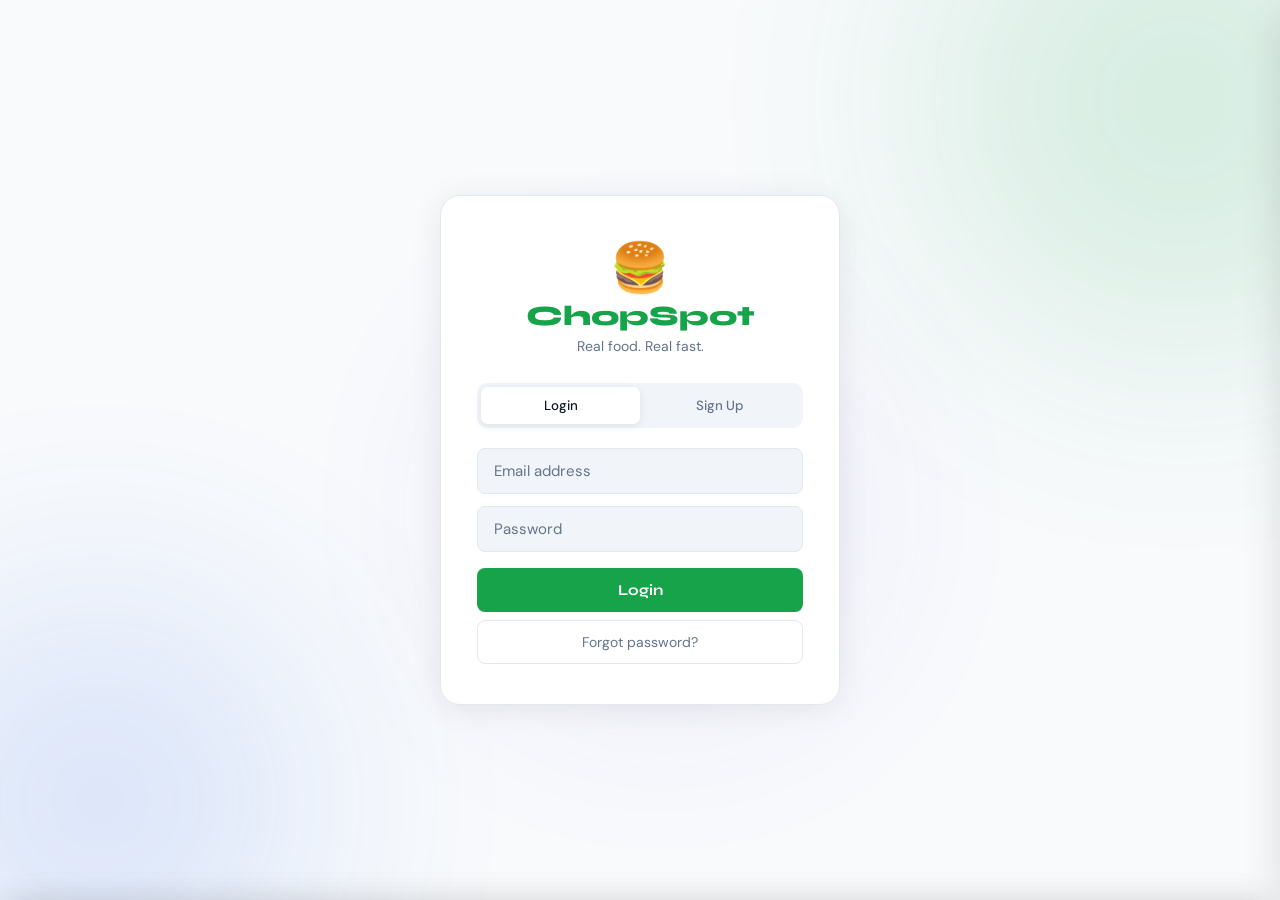
==== commit 30cc65bf: "order tracking" ====
--- a/index.html
+++ b/index.html
@@ -63,7 +63,8 @@
         🛒 <span id="cartBadge" class="badge" style="display:none;">0</span>
       </button>
       <button class="nav-icon-btn" id="adminNavBtn" onclick="goAdmin()" style="display:none;" title="Admin">⚙️</button>
-      <button class="nav-icon-btn" onclick="openSettings()" title="Settings">👤</button>
+	<button class="nav-icon-btn" onclick="window.location.href='order-tracking.html'" title="My Orders">📦</button>		   
+   <button class="nav-icon-btn" onclick="openSettings()" title="Settings">👤</button>
     </div>
   </nav>
 
@@ -118,7 +119,12 @@
   </div>
   <div class="modal-body">
     <input class="field" id="checkoutName" placeholder="Full name"/>
-    <input class="field" id="checkoutLocation" placeholder="Delivery address"/>
+    <div style="display:flex;gap:8px;">
+  <input class="field" id="checkoutLocation" placeholder="Delivery address" style="flex:1;margin-bottom:0;"/>
+  <button class="btn-primary" onclick="detectLocation()" style="width:auto;padding:12px;margin-top:0;" title="Detect location">📍</button>
+</div>
+<p id="locationStatus" style="font-size:12px;color:var(--text2);margin-bottom:12px;"></p>
+<input class="field" id="checkoutPhone" placeholder="Phone number" type="tel"/>
     <input class="field" id="checkoutEmail" placeholder="Email (for confirmation)" type="email"/>
 
     <div class="payment-options">
@@ -156,7 +162,13 @@
 
     <div class="settings-section">
       <p class="settings-label">Change Password</p>
-      <input class="field" id="oldPass" type="password" placeholder="Current password"/>
+<div class="settings-section">
+  <p class="settings-label">Profile</p>
+  <input class="field" id="profileUsername" placeholder="Username"/>
+  <input class="field" id="profilePhone" placeholder="Phone number" type="tel"/>
+  <button class="btn-primary full" onclick="updateProfile()">Save Profile</button>
+</div>      
+<input class="field" id="oldPass" type="password" placeholder="Current password"/>
       <input class="field" id="newPass" type="password" placeholder="New password"/>
       <button class="btn-primary full" onclick="changePassword()">Update Password</button>
     </div>
--- a/style.css
+++ b/style.css
@@ -1,18 +1,18 @@
 :root {
-  --primary:   #e85d04;
-  --primary-d: #c44d00;
-  --blue:      #2d6cdf;
-  --green:     #2dc653;
-  --red:       #e63946;
-  --purple:    #6c2dc7;
-  --bg:        #f5f5f0;
+  --primary:   #16a34a;
+  --primary-d: #15803d;
+  --blue:      #2563eb;
+  --green:     #16a34a;
+  --red:       #dc2626;
+  --purple:    #7c3aed;
+  --bg:        #f8fafc;
   --surface:   #ffffff;
-  --surface2:  #f0efe9;
-  --border:    #e8e8e0;
-  --text:      #1a1a18;
-  --text2:     #6b6b60;
-  --shadow:    0 2px 16px rgba(0,0,0,0.08);
-  --shadow-lg: 0 8px 40px rgba(0,0,0,0.14);
+  --surface2:  #f1f5f9;
+  --border:    #e2e8f0;
+  --text:      #0f172a;
+  --text2:     #64748b;
+  --shadow:    0 2px 16px rgba(0,0,0,0.06);
+  --shadow-lg: 0 8px 40px rgba(0,0,0,0.12);
   --radius:    14px;
   --radius-sm: 8px;
   --font-head: 'Syne', sans-serif;
@@ -21,12 +21,12 @@
 }
 
 body.dark {
-  --bg:       #0f0f0e;
-  --surface:  #1c1c1a;
-  --surface2: #252523;
-  --border:   #2e2e2b;
-  --text:     #f0efe9;
-  --text2:    #9a9990;
+  --bg:       #0a0a0a;
+  --surface:  #141414;
+  --surface2: #1e1e1e;
+  --border:   #2a2a2a;
+  --text:     #f8fafc;
+  --text2:    #94a3b8;
   --shadow:   0 2px 16px rgba(0,0,0,0.4);
 }
 
@@ -50,38 +50,44 @@
   justify-content: center;
   position: relative;
   overflow: hidden;
+  background: #f8fafc;
+}
+
+body.dark #authScreen {
+  background: #0a0a0a;
 }
 
 .auth-bg {
   position: fixed;
   inset: 0;
-  background: linear-gradient(135deg, #fff8f3 0%, #fde8d8 50%, #e8f0ff 100%);
+  background: #f8fafc;
   z-index: 0;
 }
 body.dark .auth-bg {
-  background: linear-gradient(135deg, #0f0f0e 0%, #1a0d08 50%, #0a0f1a 100%);
+  background: #0a0a0a;
 }
 
 .auth-blob {
   position: absolute;
   border-radius: 50%;
-  filter: blur(80px);
-  opacity: 0.5;
-}
-.b1 { width: 400px; height: 400px; background: #e85d04; top: -100px; right: -100px; }
-.b2 { width: 300px; height: 300px; background: #2d6cdf; bottom: -50px; left: -50px; }
-.b3 { width: 200px; height: 200px; background: #2dc653; top: 50%; left: 50%; }
+  filter: blur(120px);
+  opacity: 0.15;
+}
+.b1 { width: 500px; height: 500px; background: #16a34a; top: -150px; right: -150px; }
+.b2 { width: 400px; height: 400px; background: #2563eb; bottom: -100px; left: -100px; }
+.b3 { width: 300px; height: 300px; background: #7c3aed; top: 40%; left: 40%; }
 
 .auth-card {
   position: relative;
   z-index: 1;
   background: var(--surface);
-  border-radius: 24px;
+  border-radius: 20px;
   padding: 40px 36px;
   width: 100%;
   max-width: 400px;
-  box-shadow: var(--shadow-lg);
+  box-shadow: 0 4px 32px rgba(0,0,0,0.08);
   margin: 20px;
+  border: 1px solid var(--border);
 }
 
 .auth-logo { text-align: center; margin-bottom: 28px; }
@@ -111,7 +117,7 @@
 .tab-btn.active {
   background: var(--surface);
   color: var(--text);
-  box-shadow: 0 2px 8px rgba(0,0,0,0.1);
+  box-shadow: 0 2px 8px rgba(0,0,0,0.08);
 }
 
 .field {
@@ -239,7 +245,7 @@
   transition: all 0.2s;
 }
 .icon-btn:hover        { background: var(--border); }
-.icon-btn.danger:hover { background: #fde8ea; border-color: var(--red); }
+.icon-btn.danger:hover { background: #fee2e2; border-color: var(--red); }
 
 .auth-msg {
   padding: 12px 16px;
@@ -248,8 +254,8 @@
   margin-top: 12px;
   text-align: center;
 }
-.auth-msg.error   { background: #fde8ea; color: var(--red); }
-.auth-msg.success { background: #e8faf0; color: #1a7a3e; }
+.auth-msg.error   { background: #fee2e2; color: var(--red); }
+.auth-msg.success { background: #dcfce7; color: #15803d; }
 
 .hint { color: var(--text2); font-size: 13px; margin-bottom: 12px; }
 
@@ -264,7 +270,7 @@
   justify-content: space-between;
   padding: 0 20px;
   z-index: 100;
-  box-shadow: 0 1px 12px rgba(0,0,0,0.06);
+  box-shadow: 0 1px 8px rgba(0,0,0,0.04);
 }
 
 .nav-logo { font-family: var(--font-head); font-size: 20px; font-weight: 800; color: var(--primary); }
@@ -294,6 +300,7 @@
   font-weight: 700;
   width: 18px; height: 18px;
   border-radius: 50%;
+  display: flex;
   align-items: center;
   justify-content: center;
   font-family: var(--font-head);
@@ -305,18 +312,19 @@
   display: flex;
   align-items: center;
   justify-content: space-between;
-  background: linear-gradient(135deg, var(--surface) 0%, var(--surface2) 100%);
+  background: var(--surface);
+  border-bottom: 1px solid var(--border);
 }
 
 .hero-text h2 {
   font-family: var(--font-head);
-  font-size: clamp(24px, 5vw, 36px);
+  font-size: clamp(22px, 5vw, 34px);
   font-weight: 800;
   line-height: 1.2;
 }
 .accent    { color: var(--primary); }
 .hero-text p { color: var(--text2); margin-top: 8px; font-size: 14px; }
-.hero-img  { font-size: 64px; }
+.hero-img  { font-size: 56px; }
 
 .categories {
   display: flex;
@@ -324,6 +332,8 @@
   padding: 16px 20px;
   overflow-x: auto;
   scrollbar-width: none;
+  background: var(--surface);
+  border-bottom: 1px solid var(--border);
 }
 .categories::-webkit-scrollbar { display: none; }
 
@@ -331,7 +341,7 @@
   padding: 8px 16px;
   border: 1.5px solid var(--border);
   border-radius: 20px;
-  background: var(--surface);
+  background: var(--surface2);
   color: var(--text2);
   font-family: var(--font-body);
   font-size: 13px;
@@ -348,9 +358,12 @@
 
 .section-title {
   font-family: var(--font-head);
-  font-size: 18px;
+  font-size: 16px;
   font-weight: 700;
-  padding: 4px 20px 12px;
+  padding: 16px 20px 8px;
+  color: var(--text2);
+  text-transform: uppercase;
+  letter-spacing: 0.5px;
 }
 
 .food-grid {
@@ -368,8 +381,8 @@
   transition: transform 0.2s, box-shadow 0.2s;
   border: 1px solid var(--border);
 }
-.food-card:hover { transform: translateY(-3px); box-shadow: var(--shadow-lg); }
-.food-card.out-of-stock { opacity: 0.6; }
+.food-card:hover { transform: translateY(-2px); box-shadow: var(--shadow-lg); }
+.food-card.out-of-stock { opacity: 0.5; }
 
 .food-img {
   height: 110px;
@@ -383,7 +396,7 @@
 .food-img img { width: 100%; height: 100%; object-fit: cover; }
 
 .food-info    { padding: 12px; }
-.food-cat     { font-size: 11px; color: var(--primary); font-weight: 600; text-transform: uppercase; letter-spacing: 0.5px; }
+.food-cat     { font-size: 11px; color: var(--primary); font-weight: 700; text-transform: uppercase; letter-spacing: 0.5px; }
 .food-name    { font-family: var(--font-head); font-size: 15px; font-weight: 700; margin-top: 4px; }
 .food-desc    { font-size: 12px; color: var(--text2); margin-top: 4px; line-height: 1.4; }
 
@@ -421,7 +434,7 @@
 .overlay {
   position: fixed;
   inset: 0;
-  background: rgba(0,0,0,0.5);
+  background: rgba(0,0,0,0.4);
   z-index: 200;
   opacity: 0;
   pointer-events: none;
@@ -433,7 +446,7 @@
   position: fixed;
   bottom: 0; left: 0; right: 0;
   background: var(--surface);
-  border-radius: 24px 24px 0 0;
+  border-radius: 20px 20px 0 0;
   z-index: 300;
   max-height: 85vh;
   overflow-y: auto;
@@ -446,7 +459,7 @@
   top: 0;
   bottom: 0;
   width: min(380px, 95vw);
-  border-radius: 24px 0 0 24px;
+  border-radius: 20px 0 0 20px;
   transform: translateX(100%);
   right: 0;
   max-height: 100vh;
@@ -549,7 +562,7 @@
   position: fixed;
   bottom: 0; left: 0; right: 0;
   background: var(--surface);
-  border-radius: 24px 24px 0 0;
+  border-radius: 20px 20px 0 0;
   z-index: 300;
   max-height: 90vh;
   overflow-y: auto;
@@ -589,8 +602,8 @@
   text-align: center;
   color: var(--text);
 }
-.pay-btn.active { border-color: var(--primary); background: #fff5f0; color: var(--primary); }
-body.dark .pay-btn.active { background: #2a1205; }
+.pay-btn.active { border-color: var(--primary); background: #dcfce7; color: var(--primary); }
+body.dark .pay-btn.active { background: #052e16; }
 
 .order-summary {
   background: var(--surface2);
@@ -647,7 +660,7 @@
   bottom: 24px;
   left: 50%;
   transform: translateX(-50%) translateY(80px);
-  background: #1a1a18;
+  background: #0f172a;
   color: white;
   padding: 12px 24px;
   border-radius: 40px;
@@ -661,7 +674,7 @@
 }
 .toast.show  { transform: translateX(-50%) translateY(0); opacity: 1; }
 .toast.error { background: var(--red); }
-body.dark .toast { background: #f0efe9; color: #1a1a18; }
+body.dark .toast { background: #f8fafc; color: #0f172a; }
 
 .empty-txt   { color: var(--text2); text-align: center; padding: 40px; grid-column: 1/-1; }
 .loading-txt { color: var(--text2); text-align: center; padding: 40px; }
@@ -725,8 +738,8 @@
   transition: all 0.2s;
 }
 .sidebar-btn:hover  { background: var(--surface2); color: var(--text); }
-.sidebar-btn.active { background: #fff0e8; color: var(--primary); font-weight: 700; }
-body.dark .sidebar-btn.active { background: #2a1205; }
+.sidebar-btn.active { background: #dcfce7; color: var(--primary); font-weight: 700; }
+body.dark .sidebar-btn.active { background: #052e16; }
 
 .sidebar-footer {
   padding: 16px 20px;
@@ -746,7 +759,7 @@
   font-family: var(--font-body);
   transition: background 0.2s;
 }
-.sidebar-logout:hover { background: #fde8ea; }
+.sidebar-logout:hover { background: #fee2e2; }
 
 .admin-main {
   margin-left: 240px;
@@ -783,7 +796,7 @@
 }
 @keyframes pulse { 0%,100%{opacity:1} 50%{opacity:0.4} }
 .live-label  { font-size: 12px; color: var(--text2); font-weight: 600; }
-.menu-toggle { background: none; border: none; font-size: 20px; cursor: pointer; color: var(--text); display: none; }
+.menu-toggle { background: none; border: none; font-size: 20px; cursor: pointer; color: var(--text); display: block; }
 
 .tab-content { display: none; padding: 24px; }
 .tab-content.active { display: block; }
@@ -816,7 +829,7 @@
   border: 1px solid var(--border);
   border-left: 4px solid;
 }
-.stat-card.orange { border-left-color: var(--primary); }
+.stat-card.orange { border-left-color: #f97316; }
 .stat-card.blue   { border-left-color: var(--blue); }
 .stat-card.green  { border-left-color: var(--green); }
 .stat-card.purple { border-left-color: var(--purple); }
@@ -894,7 +907,7 @@
 .order-date  { font-size: 12px; color: var(--text2); }
 
 .pay-status { font-size: 11px; font-weight: 600; padding: 2px 8px; border-radius: 20px; background: var(--surface2); color: var(--text2); }
-.pay-status.paid { background: #e8faf0; color: #1a7a3e; }
+.pay-status.paid { background: #dcfce7; color: #15803d; }
 
 .order-actions { display: flex; flex-direction: column; gap: 8px; min-width: 140px; }
 
@@ -919,11 +932,11 @@
   text-transform: uppercase;
   letter-spacing: 0.5px;
 }
-.status-badge.orange { background: #fff3e0; color: #e85d04; }
-.status-badge.blue   { background: #e8f0ff; color: #2d6cdf; }
-.status-badge.purple { background: #f0e8ff; color: #6c2dc7; }
-.status-badge.green  { background: #e8faf0; color: #1a7a3e; }
-.status-badge.red    { background: #fde8ea; color: var(--red); }
+.status-badge.orange { background: #fff7ed; color: #f97316; }
+.status-badge.blue   { background: #eff6ff; color: #2563eb; }
+.status-badge.purple { background: #f5f3ff; color: #7c3aed; }
+.status-badge.green  { background: #dcfce7; color: #15803d; }
+.status-badge.red    { background: #fee2e2; color: var(--red); }
 
 .detail-grid {
   display: grid;
@@ -960,7 +973,7 @@
   align-items: center;
   box-shadow: var(--shadow);
 }
-.menu-admin-card.oos { opacity: 0.6; }
+.menu-admin-card.oos { opacity: 0.5; }
 
 .mac-img {
   width: 64px; height: 64px;
@@ -978,14 +991,14 @@
 .mac-info   { flex: 1; }
 .mac-top    { display: flex; align-items: center; gap: 8px; margin-bottom: 4px; }
 .mac-name   { font-family: var(--font-head); font-weight: 700; font-size: 15px; }
-.mac-cat    { font-size: 11px; color: var(--primary); background: #fff0e8; padding: 2px 8px; border-radius: 20px; font-weight: 600; }
+.mac-cat    { font-size: 11px; color: var(--primary); background: #dcfce7; padding: 2px 8px; border-radius: 20px; font-weight: 600; }
 .mac-desc   { font-size: 12px; color: var(--text2); margin-bottom: 6px; }
 .mac-bottom { display: flex; align-items: center; gap: 12px; }
 .mac-price  { font-family: var(--font-head); font-weight: 800; color: var(--primary); }
 .mac-qty    { font-size: 12px; color: var(--text2); }
 .mac-stock  { font-size: 11px; font-weight: 700; padding: 2px 8px; border-radius: 20px; }
-.mac-stock.in  { background: #e8faf0; color: #1a7a3e; }
-.mac-stock.out { background: #fde8ea; color: var(--red); }
+.mac-stock.in  { background: #dcfce7; color: #15803d; }
+.mac-stock.out { background: #fee2e2; color: var(--red); }
 .mac-actions { display: flex; gap: 8px; flex-shrink: 0; }
 
 .form-card {
@@ -1029,11 +1042,11 @@
 .users-table tr:hover td { background: var(--surface2); }
 
 .role-pill { display: inline-block; padding: 3px 10px; border-radius: 20px; font-size: 11px; font-weight: 700; text-transform: uppercase; }
-.role-pill.admin { background: #fff0e8; color: var(--primary); }
-.role-pill.user  { background: #e8f0ff; color: var(--blue); }
+.role-pill.admin { background: #dcfce7; color: var(--primary); }
+.role-pill.user  { background: #eff6ff; color: var(--blue); }
 
 .success-page { min-height: 100vh; display: flex; align-items: center; justify-content: center; padding: 20px; }
-.success-card { background: var(--surface); border-radius: 24px; padding: 48px 36px; text-align: center; max-width: 400px; width: 100%; box-shadow: var(--shadow-lg); }
+.success-card { background: var(--surface); border-radius: 20px; padding: 48px 36px; text-align: center; max-width: 400px; width: 100%; box-shadow: var(--shadow-lg); border: 1px solid var(--border); }
 .success-icon  { font-size: 72px; margin-bottom: 16px; animation: pop 0.5s ease; }
 @keyframes pop { 0%{transform:scale(0)} 80%{transform:scale(1.1)} 100%{transform:scale(1)} }
 .success-title { font-family: var(--font-head); font-size: 28px; font-weight: 800; margin-bottom: 8px; }
@@ -1043,14 +1056,14 @@
 @media (max-width: 900px) { .charts-row { grid-template-columns: 1fr; } }
 
 @media (max-width: 700px) {
-  .sidebar { transform: translateX(-100%); }
+  .sidebar { transform: translateX(-100%); position: fixed; z-index: 200; }
   .sidebar.open { transform: translateX(0); }
-  .admin-main  { margin-left: 0; }
-  .menu-toggle { display: block; }
+  .admin-main  { margin-left: 0 !important; width: 100%; }
   .stat-grid   { grid-template-columns: 1fr 1fr; }
   .order-row   { flex-direction: column; }
   .order-actions { width: 100%; flex-direction: row; }
   .detail-grid { grid-template-columns: 1fr; }
+  .tab-content { padding: 16px; }
 }
 
 @media (max-width: 480px) {
